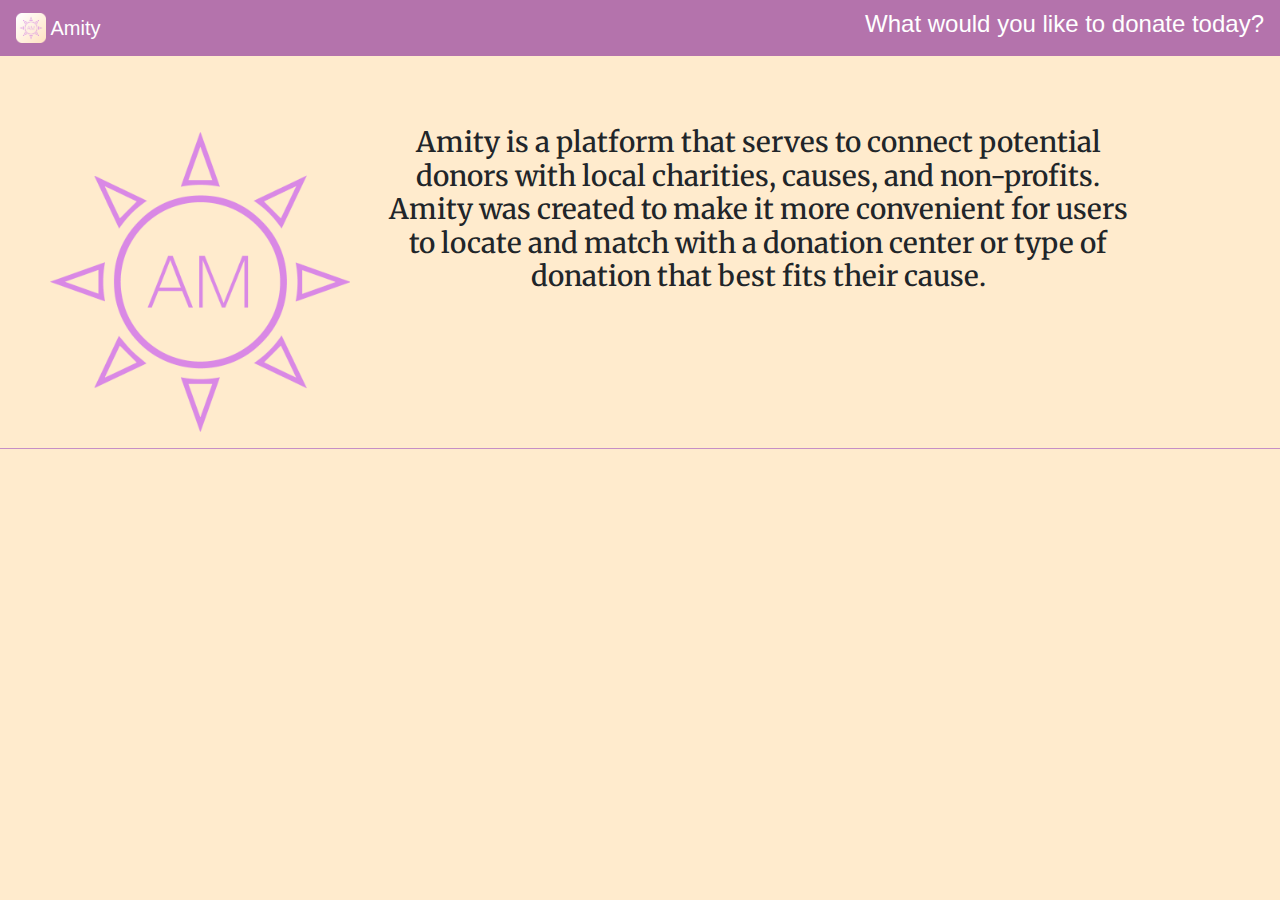
==== index.html @ b88bc6b9 "Merge branch 'master' of github.com:fawzyasc6/Amity" ====
<!DOCTYPE html>
<html lang="en">

<head>
    <meta charset="UTF-8">
    <meta name="viewport" content="width=device-width, initial-scale=1.0">
    <meta http-equiv="X-UA-Compatible" content="ie=edge">
    <link rel="stylesheet" href="https://stackpath.bootstrapcdn.com/bootstrap/4.3.1/css/bootstrap.min.css"
        integrity="sha384-ggOyR0iXCbMQv3Xipma34MD+dH/1fQ784/j6cY/iJTQUOhcWr7x9JvoRxT2MZw1T" crossorigin="anonymous">
    <script src="main.js" defer></script>
    <link rel="icon" href="Amity.png" type="image/gif" sizes="16x16">
    <link rel="stylesheet" href="style.css" />
    <link href="https://fonts.googleapis.com/css?family=Lora|Merriweather&display=swap" rel="stylesheet">

    <title>Amity</title>
</head>


<body>

    <!-- <nav class="navbar">
        <ul class="navbar-nav">

            <li class="navbar-brand">
                <a href="#" class="logoImg"><img src="Amity.png" height="40px" width="40px"></a>
                <a class="logoName" href="#">Amity</a>
            </li>
            <li class="nav-item dropdown">
                <a class="dropdown" data-toggle="dropdown" href="#" role="button" aria-haspopup="true"
                    aria-expanded="false">What would you like to donate today?</a>
                <div class="dropdown-menu">
                    <a class="dropdown-item" href="#">Food</a>
                    <a class="dropdown-item" href="#">Clothes</a>
                    <a class="dropdown-item" href="#">School Supplies</a>
                    <a class="dropdown-item" href="#">Volunteer Services</a>
                    <a class="dropdown-item" href="#">Disaster Relief Services</a>
                </div>
            </li>
        </ul>
    </nav> -->
    <nav class="navbar navbar-expand-lg justify-content-between">
        <a class="navbar-brand" href="#">
            <img src="Amity.png" width="30" height="30" class="d-inline-block align-top" alt="">
            <span onclick="response()">Amity</span>
        </a>
        <!-- <a class="navbar-brand" href="#">Amity</a> -->
        <form class="form-inline">
            <button class="navbar-toggler" type="button" data-toggle="collapse" data-target="#navbarNavDropdown"
                aria-controls="navbarNavDropdown" aria-expanded="false" aria-label="Toggle navigation">
            </button>
            <div class="collapse navbar-collapse" id="navbarNavDropdown">
                <ul class="navbar-nav">
                    <li class="nav-item active">
                        <!-- <a class="nav-link" href="#">Home <span class="sr-only">(current)</span></a>
                </li>
                <li class="nav-item">
                  <a class="nav-link" href="#">Features</a>
                </li>
                <li class="nav-item">
                  <a class="nav-link" href="#">Pricing</a>
                </li> -->
                    <li class="nav-item dropdown">
                        <a class="DropdownMenu" href="#" id="navbarDropdownMenuLink" data-toggle="dropdown"
                            aria-haspopup="true" aria-expanded="false">
                            <h4><font color="white">What would you like to donate today?</font></h4>
                        </a>
                        <div class="dropdown-menu" aria-labelledby="navbarDropdownMenuLink">
                            <a class="dropdown-item" href="#">Food</a>
                            <a class="dropdown-item" href="#">Clothes</a>
                            <a class="dropdown-item" href="#">Voulunteer Services</a>
                            <a class="dropdown-item" href="#">Disaster Services</a>
                            <a class="dropdown-item" href="#">School Services</a>
                        </div>
                    </li>

                    </li>
                </ul>

            </div>
        </form>
    </nav>

    <div class="homeCenter">
        <div id="HomeLogo">
            <img src="Amity (Transparent).png" width="300px" height="300px">
        </div>
        <div id="HomeAbout">
            <h3>Amity is a platform that serves to connect potential donors with local charities, causes, and
                non-profits.
                Amity was created to make it more convenient for users to locate and match with a donation center or
                type of donation that best fits their cause.</h3>
        </div>
    </div>

    <hr>

    <div class="homeArticles">

    </div>
    <div class="homeStats">

    </div>




    <script src="https://code.jquery.com/jquery-3.3.1.slim.min.js"
        integrity="sha384-q8i/X+965DzO0rT7abK41JStQIAqVgRVzpbzo5smXKp4YfRvH+8abtTE1Pi6jizo"
        crossorigin="anonymous"></script>
    <script src="https://cdnjs.cloudflare.com/ajax/libs/popper.js/1.14.7/umd/popper.min.js"
        integrity="sha384-UO2eT0CpHqdSJQ6hJty5KVphtPhzWj9WO1clHTMGa3JDZwrnQq4sF86dIHNDz0W1"
        crossorigin="anonymous"></script>
    <script src="https://stackpath.bootstrapcdn.com/bootstrap/4.3.1/js/bootstrap.min.js"
        integrity="sha384-JjSmVgyd0p3pXB1rRibZUAYoIIy6OrQ6VrjIEaFf/nJGzIxFDsf4x0xIM+B07jRM"
        crossorigin="anonymous"></script>
</body>

</html>
---- style.css ----
html, body {
    width: 100%;
    height: 100%;
}

body {
    background-color: #FFEBCD;    
} 

nav {
    background: #B473AC
}

.logo-image{
    width: 4;
    height: 4;
    border-radius: 50%;
    overflow: hidden;
    margin-top: -6px;
}


#logoName{
    size: 32px;
    
}

.a.dropdoown{
    background-color:white;
    
}

#HomeLogo{
    display: inline;
    padding-top: 75px;
    padding-left: 50px;
    position: relative;
}

#HomeAbout{
    display: inline-block;
    width: 60%;
    /* border: 5px solid green; */
    margin: 20px;
    font-size: 12px;
    text-align: center;
    font-family: 'Merriweather', serif;
    
}

/* .HomeCenter{
    display: inline-block;
} */

.navbar-brand{
    /* display: inline-block; */
    /* align-self: row; */
    text-align: left;
    color: white;
    
    
}

.dropdown-item {
    /* background-color: white; */
    background-color:#FFEBCD;
}

.dropdown-menu{
    color: white;
    background-color:#FFEBCD;
}

#HomeCenter{
    display: block;
    align-self: row;
    justify-content: center;
}

h3{
    text-align: center;
    padding-top: 50px;
}
img{
    position: center;
}

hr{
    background-color: plum;
    
}
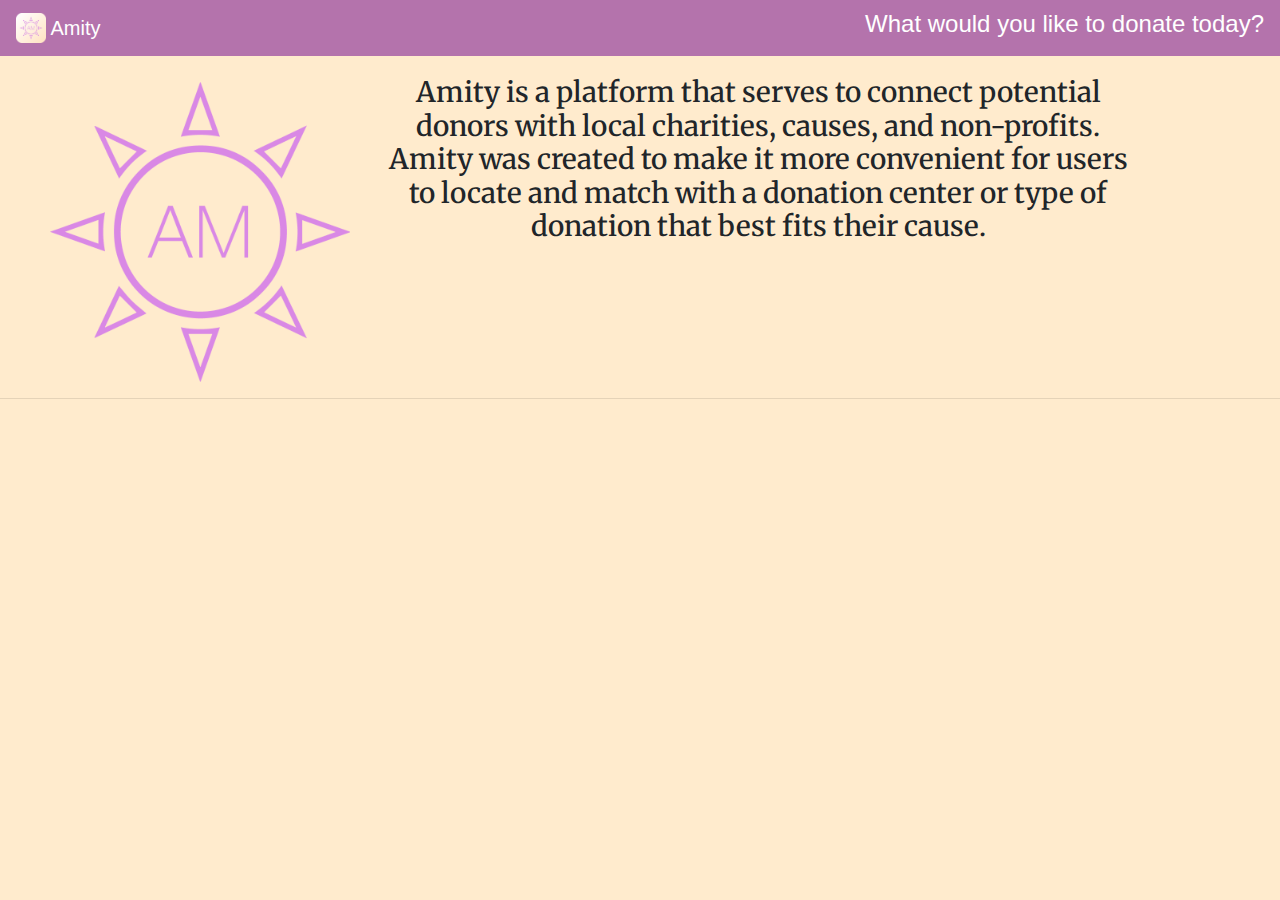
==== commit 81f88010: "fixed merge" ====
--- a/index.html
+++ b/index.html
@@ -62,7 +62,9 @@
                     <li class="nav-item dropdown">
                         <a class="DropdownMenu" href="#" id="navbarDropdownMenuLink" data-toggle="dropdown"
                             aria-haspopup="true" aria-expanded="false">
-                            <h4><font color="white">What would you like to donate today?</font></h4>
+                            <h4>
+                                <font color="white">What would you like to donate today?</font>
+                            </h4>
                         </a>
                         <div class="dropdown-menu" aria-labelledby="navbarDropdownMenuLink">
                             <a class="dropdown-item" href="#">Food</a>
--- a/style.css
+++ b/style.css
@@ -79,13 +79,20 @@
 
 h3{
     text-align: center;
+<<<<<<< HEAD
+    padding-top: 60px;
+=======
     padding-top: 50px;
+>>>>>>> b88bc6b9c40d9dbb3ae0a1b02a257117c450b5d8
 }
 img{
     position: center;
 }
 
+<<<<<<< HEAD
+=======
 hr{
     background-color: plum;
     
-}+}
+>>>>>>> b88bc6b9c40d9dbb3ae0a1b02a257117c450b5d8
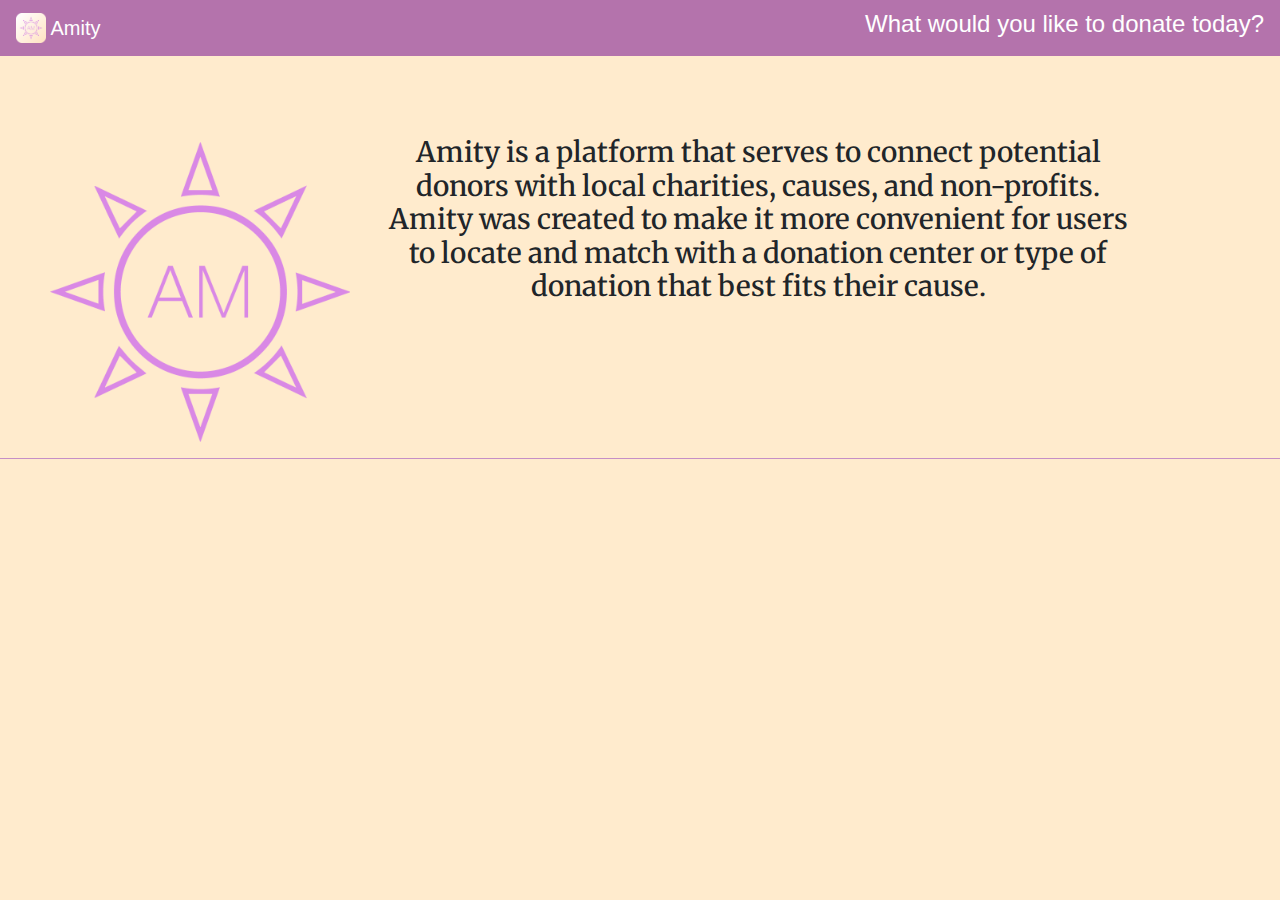
==== commit 3a143321: "fixed additional merge conflicts" ====
--- a/index.html
+++ b/index.html
@@ -107,14 +107,14 @@
 
 
     <script src="https://code.jquery.com/jquery-3.3.1.slim.min.js"
-        integrity="sha384-q8i/X+965DzO0rT7abK41JStQIAqVgRVzpbzo5smXKp4YfRvH+8abtTE1Pi6jizo"
-        crossorigin="anonymous"></script>
+        integrity="sha384-q8i/X+965DzO0rT7abK41JStQIAqVgRVzpbzo5smXKp4YfRvH+8abtTE1Pi6jizo" crossorigin="anonymous">
+    </script>
     <script src="https://cdnjs.cloudflare.com/ajax/libs/popper.js/1.14.7/umd/popper.min.js"
-        integrity="sha384-UO2eT0CpHqdSJQ6hJty5KVphtPhzWj9WO1clHTMGa3JDZwrnQq4sF86dIHNDz0W1"
-        crossorigin="anonymous"></script>
+        integrity="sha384-UO2eT0CpHqdSJQ6hJty5KVphtPhzWj9WO1clHTMGa3JDZwrnQq4sF86dIHNDz0W1" crossorigin="anonymous">
+    </script>
     <script src="https://stackpath.bootstrapcdn.com/bootstrap/4.3.1/js/bootstrap.min.js"
-        integrity="sha384-JjSmVgyd0p3pXB1rRibZUAYoIIy6OrQ6VrjIEaFf/nJGzIxFDsf4x0xIM+B07jRM"
-        crossorigin="anonymous"></script>
+        integrity="sha384-JjSmVgyd0p3pXB1rRibZUAYoIIy6OrQ6VrjIEaFf/nJGzIxFDsf4x0xIM+B07jRM" crossorigin="anonymous">
+    </script>
 </body>
 
 </html>--- a/style.css
+++ b/style.css
@@ -1,17 +1,18 @@
-html, body {
+html,
+body {
     width: 100%;
     height: 100%;
 }
 
 body {
-    background-color: #FFEBCD;    
-} 
+    background-color: #FFEBCD;
+}
 
 nav {
     background: #B473AC
 }
 
-.logo-image{
+.logo-image {
     width: 4;
     height: 4;
     border-radius: 50%;
@@ -20,24 +21,24 @@
 }
 
 
-#logoName{
+#logoName {
     size: 32px;
-    
+
 }
 
-.a.dropdoown{
-    background-color:white;
-    
+.a.dropdoown {
+    background-color: white;
+
 }
 
-#HomeLogo{
+#HomeLogo {
     display: inline;
     padding-top: 75px;
     padding-left: 50px;
     position: relative;
 }
 
-#HomeAbout{
+#HomeAbout {
     display: inline-block;
     width: 60%;
     /* border: 5px solid green; */
@@ -45,54 +46,47 @@
     font-size: 12px;
     text-align: center;
     font-family: 'Merriweather', serif;
-    
+
 }
 
 /* .HomeCenter{
     display: inline-block;
 } */
 
-.navbar-brand{
+.navbar-brand {
     /* display: inline-block; */
     /* align-self: row; */
     text-align: left;
     color: white;
-    
-    
+
+
 }
 
 .dropdown-item {
     /* background-color: white; */
-    background-color:#FFEBCD;
+    background-color: #FFEBCD;
 }
 
-.dropdown-menu{
+.dropdown-menu {
     color: white;
-    background-color:#FFEBCD;
+    background-color: #FFEBCD;
 }
 
-#HomeCenter{
+#HomeCenter {
     display: block;
     align-self: row;
     justify-content: center;
 }
 
-h3{
+h3 {
     text-align: center;
-<<<<<<< HEAD
     padding-top: 60px;
-=======
-    padding-top: 50px;
->>>>>>> b88bc6b9c40d9dbb3ae0a1b02a257117c450b5d8
 }
-img{
+
+img {
     position: center;
 }
 
-<<<<<<< HEAD
-=======
-hr{
+hr {
     background-color: plum;
-    
-}
->>>>>>> b88bc6b9c40d9dbb3ae0a1b02a257117c450b5d8
+}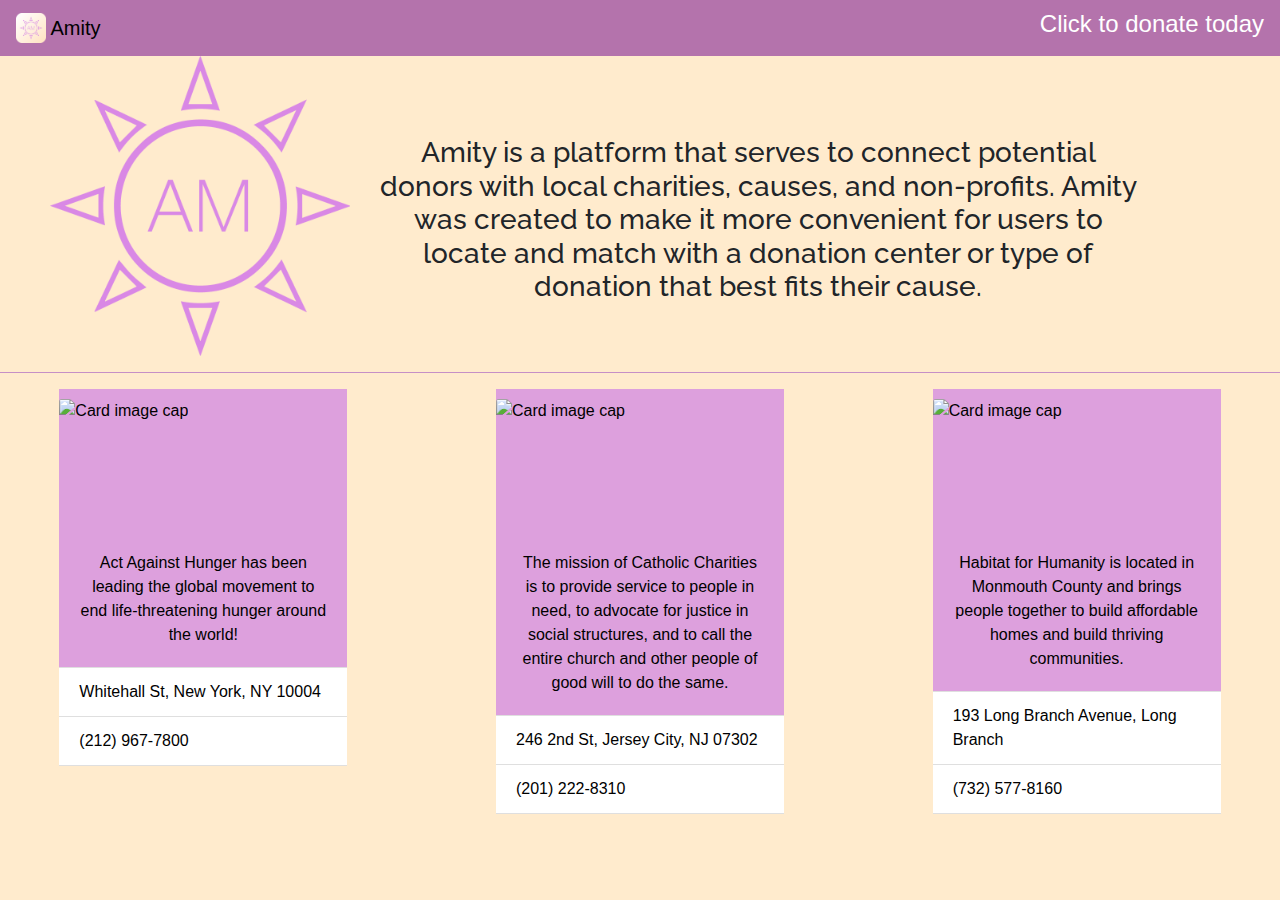
==== commit cd38b630: "Thursday initial" ====
--- a/index.html
+++ b/index.html
@@ -8,12 +8,83 @@
     <link rel="stylesheet" href="https://stackpath.bootstrapcdn.com/bootstrap/4.3.1/css/bootstrap.min.css"
         integrity="sha384-ggOyR0iXCbMQv3Xipma34MD+dH/1fQ784/j6cY/iJTQUOhcWr7x9JvoRxT2MZw1T" crossorigin="anonymous">
     <script src="main.js" defer></script>
+    <script src="https://kit.fontawesome.com/862afc14da.js"></script>
     <link rel="icon" href="Amity.png" type="image/gif" sizes="16x16">
+    <link href="https://fonts.googleapis.com/css?family=Raleway&display=swap" rel="stylesheet">
     <link rel="stylesheet" href="style.css" />
     <link href="https://fonts.googleapis.com/css?family=Lora|Merriweather&display=swap" rel="stylesheet">
 
     <title>Amity</title>
+    <style>
+        @media only screen and (max-width: 600px) {
+            body {
+                justify-content: center;
+                text-align: center;
+            }
+
+            img {
+                width: auto;
+            }
+
+            h3 {
+                text-align: center;
+                font-size: 15px
+            }
+
+            .logo {
+                align-content: center;
+                justify-content: center;
+                padding-top: 15px;
+                padding-right: 5px;
+                padding-left: 5px;
+                width: 150px;
+                height: 150px;
+            }
+
+            .card-body {
+                width: 18rem;
+            }
+
+            .card-img-top {
+                width: 150px;
+            }
+
+            .card-body {
+                text-align: center;
+                font-size: 15px;
+            }
+
+            .card {
+                justify-content: space-around;
+            }
+
+            .navbar-toggler {
+                width: 60px;
+                height: 60px;
+            }
+
+            .nav {
+                width: 150px;
+            }
+
+            .dropdown-menu {
+                font-size: 15px;
+                width: 100px;
+            }
+
+            h4 {
+                font-size: 15px;
+            }
+
+            .dropdown-item {
+                height: 30px;
+                width: 50px;
+                font-size: 10px;
+            }
+        }
+    </style>
 </head>
+
 
 
 <body>
@@ -41,17 +112,14 @@
     <nav class="navbar navbar-expand-lg justify-content-between">
         <a class="navbar-brand" href="#">
             <img src="Amity.png" width="30" height="30" class="d-inline-block align-top" alt="">
-            <span onclick="response()">Amity</span>
+            <!-- <span onclick="response()"> <a class="dropdown-item" href="index.html">Amity</a></span> -->
+            <span>Amity</span>
         </a>
-        <!-- <a class="navbar-brand" href="#">Amity</a> -->
+
         <form class="form-inline">
-            <button class="navbar-toggler" type="button" data-toggle="collapse" data-target="#navbarNavDropdown"
-                aria-controls="navbarNavDropdown" aria-expanded="false" aria-label="Toggle navigation">
-            </button>
-            <div class="collapse navbar-collapse" id="navbarNavDropdown">
-                <ul class="navbar-nav">
-                    <li class="nav-item active">
-                        <!-- <a class="nav-link" href="#">Home <span class="sr-only">(current)</span></a>
+            <ul class="navbar-nav">
+                <li class="nav-item active">
+                    <!-- <a class="nav-link" href="#">Home <span class="sr-only">(current)</span></a>
                 </li>
                 <li class="nav-item">
                   <a class="nav-link" href="#">Features</a>
@@ -59,32 +127,32 @@
                 <li class="nav-item">
                   <a class="nav-link" href="#">Pricing</a>
                 </li> -->
-                    <li class="nav-item dropdown">
-                        <a class="DropdownMenu" href="#" id="navbarDropdownMenuLink" data-toggle="dropdown"
-                            aria-haspopup="true" aria-expanded="false">
-                            <h4>
-                                <font color="white">What would you like to donate today?</font>
-                            </h4>
-                        </a>
-                        <div class="dropdown-menu" aria-labelledby="navbarDropdownMenuLink">
-                            <a class="dropdown-item" href="#">Food</a>
-                            <a class="dropdown-item" href="#">Clothes</a>
-                            <a class="dropdown-item" href="#">Voulunteer Services</a>
-                            <a class="dropdown-item" href="#">Disaster Services</a>
-                            <a class="dropdown-item" href="#">School Services</a>
-                        </div>
-                    </li>
-
-                    </li>
-                </ul>
-
-            </div>
+                <li class="nav-item dropdown">
+                    <a class="DropdownMenu" href="#" id="navbarDropdownMenuLink" data-toggle="dropdown"
+                        aria-haspopup="true" aria-expanded="false">
+                        <h4>
+                            <font color="white" style="text-decoration:none">Click to donate today</font>
+                        </h4>
+                    </a>
+                    <div class="dropdown-menu" aria-labelledby="navbarDropdownMenuLink">
+                        <a class="dropdown-item" href="food.html">Food</a>
+                        <a class="dropdown-item" href="clothes.html">Clothes</a>
+                        <a class="dropdown-item" href="volunteer.html">Volunteer Services</a>
+                        <a class="dropdown-item" href="#">Disaster Services</a>
+                        <a class="dropdown-item" href="#">School Services</a>
+                    </div>
+                </li>
+
+                </li>
+            </ul>
+
+        
         </form>
     </nav>
 
     <div class="homeCenter">
         <div id="HomeLogo">
-            <img src="Amity (Transparent).png" width="300px" height="300px">
+            <img class="logo" src="Amity (Transparent).png" width="300px" height="300px">
         </div>
         <div id="HomeAbout">
             <h3>Amity is a platform that serves to connect potential donors with local charities, causes, and
@@ -97,24 +165,110 @@
     <hr>
 
     <div class="homeArticles">
-
+    
     </div>
     <div class="homeStats">
 
     </div>
-
+    <!-- <div class="DonationInfo">
+        <div class="row justify-content-around"> -->
+            <!-- <div class="card col-3"></div> -->
+            <!-- <div class="card1" style="width: 18rem;">
+                <a href="https://www.actionagainsthunger.org/" class="card-link">
+                    <img class="card-img-top" src="AAG.png" alt="Card image cap">
+                    <div class="card-body">
+                        <h5 class="card-title">Act Against Hunger</h5>
+                        <p class="card-text">Act Against Hunger has been leading the global movement to end
+                            life-threatening
+                            hunger around the world!</p>
+                    </div>
+                </a>
+                <ul class="list-group list-group-flush">
+                    <a href="https://goo.gl/maps/fx4SNkAsxWoH9vWi9" class="list-group-item">Whitehall St, New York,
+                        NY 10004
+                        <hr>
+                    </a>
+
+                (212) 967-7800
+                </ul> -->
+                <!-- <div class="card-body"> -->
+                    <!-- <a href="https://www.actionagainsthunger.org/" class="card-link">Website</a></a> -->
+                <!-- </div>
+            </div> -->
+            <div class="row justify-content-around">
+            <div class="card1" style="width: 18rem;">
+                <a href="http://www.ccannj.com/" class="card-link">
+                    <img class="card-img-top" src="AAG.png" alt="Card image cap">
+                    <div class="card-body">
+                        <h5 class="card-title">Act Against Hunger</h5>
+                        <p class="card-text"> Act Against Hunger has been leading the global movement to end life-threatening
+                            hunger around the world!</p>
+                    </div>
+                </a>
+                <ul class="list-group list-group-flush">
+                    <li class="list-group-item"><a href ="https://goo.gl/maps/aRk6phwdiFrys2Xz5">Whitehall St, New York,
+                        NY 10004</a></li>
+                    <li class="list-group-item">(212) 967-7800</li>
+                </ul>
+                <div class="card-end">
+                    <!-- <a href="http://www.ccannj.com/" class="card-link">Website</a> -->
+
+                </div>
+            </div>
+
+
+            <div class="card2" style="width: 18rem;">
+                <a href="http://www.ccannj.com/" class="card-link">
+                    <img class="card-img-top" src="CCU.png" alt="Card image cap">
+                    <div class="card-body">
+                        <h5 class="card-title">Catholic Charities</h5>
+                        <p class="card-text"> The mission of Catholic Charities is to provide service to people in need, to advocate for justice in social structures, 
+                            and to call the entire church and other people of good will to do the same.</p>
+                    </div>
+                </a>
+                <ul class="list-group list-group-flush">
+                    <li class="list-group-item"><a href ="https://goo.gl/maps/KGbpVYoJ57pRiN9F7">246 2nd St, Jersey City, NJ 07302</a></li>
+                    <li class="list-group-item">(201) 222-8310</li>
+                </ul>
+                <div class="card-end">
+                    <!-- <a href="http://www.ccannj.com/" class="card-link">Website</a> -->
+
+                </div>
+            </div>
+
+
+            <div class="card3" style="width: 18rem;">
+                <a href="https://www.habitatmonmouth.org/" class="card-link">
+                    <img class="card-img-top" src="habitat.png" alt="Card image cap">
+                    <div class="card-body">
+                        <h5 class="card-title">Habitat for Humanity</h5>
+                        <p class="card-text">Habitat for Humanity is located in Monmouth County and brings people
+                            together to build affordable homes and build thriving communities.</p>
+                    </div>
+                </a>
+                <ul class="list-group list-group-flush">
+                    <li class="list-group-item"><a href = "https://goo.gl/maps/q29jdGwGVRJe3RtZ8">193 Long Branch Avenue, Long Branch</a></li>
+                    <li class="list-group-item">(732) 577-8160 </li>
+                </ul>
+                <div class="card-end">
+                    <!-- <a href="https://www.habitatmonmouth.org/" class="card-link">Website</a> -->
+
+                </div>
+            </div>
+        </div>
+    
 
 
 
     <script src="https://code.jquery.com/jquery-3.3.1.slim.min.js"
         integrity="sha384-q8i/X+965DzO0rT7abK41JStQIAqVgRVzpbzo5smXKp4YfRvH+8abtTE1Pi6jizo" crossorigin="anonymous">
-    </script>
+        </script>
     <script src="https://cdnjs.cloudflare.com/ajax/libs/popper.js/1.14.7/umd/popper.min.js"
-        integrity="sha384-UO2eT0CpHqdSJQ6hJty5KVphtPhzWj9WO1clHTMGa3JDZwrnQq4sF86dIHNDz0W1" crossorigin="anonymous">
-    </script>
-    <script src="https://stackpath.bootstrapcdn.com/bootstrap/4.3.1/js/bootstrap.min.js"
-        integrity="sha384-JjSmVgyd0p3pXB1rRibZUAYoIIy6OrQ6VrjIEaFf/nJGzIxFDsf4x0xIM+B07jRM" crossorigin="anonymous">
-    </script>
+        integrity="sha384-UO2eT0CpHqdSJQ6hJty5KVphtPhzWj9WO1clHTMGa3JDZwrnQq4sF86dIHNDz0W1"
+        crossorigin="anonymous"></script>
+    <script src="https://stackpath.bootstrapcdn.com/bootstrap/4.3.1/js/bootstrap.bundle.min.js"
+        integrity="sha384-xrRywqdh3PHs8keKZN+8zzc5TX0GRTLCcmivcbNJWm2rs5C8PRhcEn3czEjhAO9o"
+        crossorigin="anonymous"></script>
 </body>
 
 </html>--- a/style.css
+++ b/style.css
@@ -1,5 +1,4 @@
-html,
-body {
+html, body {
     width: 100%;
     height: 100%;
 }
@@ -49,9 +48,9 @@
 
 }
 
-/* .HomeCenter{
+.HomeCenter{
     display: inline-block;
-} */
+}
 
 .navbar-brand {
     /* display: inline-block; */
@@ -81,12 +80,97 @@
 h3 {
     text-align: center;
     padding-top: 60px;
+    font-family: 'Raleway', sans-serif;
 }
 
 img {
     position: center;
+    vertical-align: top;
+
 }
 
 hr {
     background-color: plum;
+    
+}
+
+.navBarDropdownMenuLink:hover .dropdown-menu{
+    display: block;
+    background-color: #B473AC
+}
+
+i{
+    size: 32px;
+}
+.card{
+    background-color: plum;
+    color:white;
+    padding-top: 10px;
+    text-decoration: none;
+}
+.card{
+    background-color: plum;
+    color:black;
+    padding-top: 10px;
+
+}
+
+
+
+.card{
+    background-color: plum;
+    color:black;
+    padding-top: 10px;
+
+}
+
+.card1{
+    background-color: plum;
+    color:black;
+    padding-top: 10px;
+    height: 100%;
+
+}
+
+.card2{
+    background-color: plum;
+    color:black;
+    padding-top: 10px;
+    height: 100%;
+
+}
+
+.card3{
+    background-color: plum;
+    color:black;
+    padding-top: 10px;
+    height: 100%;
+
+}
+
+.card-body{
+    text-align:center;
+}
+
+
+font{
+    text-decoration: none;
+}
+
+a:link {
+    color: black;
+}
+
+a:visited {
+    color: black;
+}  
+
+.card-end{
+    visibility: hidden;
+}
+
+h5{
+    color: plum;
+    text-shadow: white;
+    font-size: 40px;
 }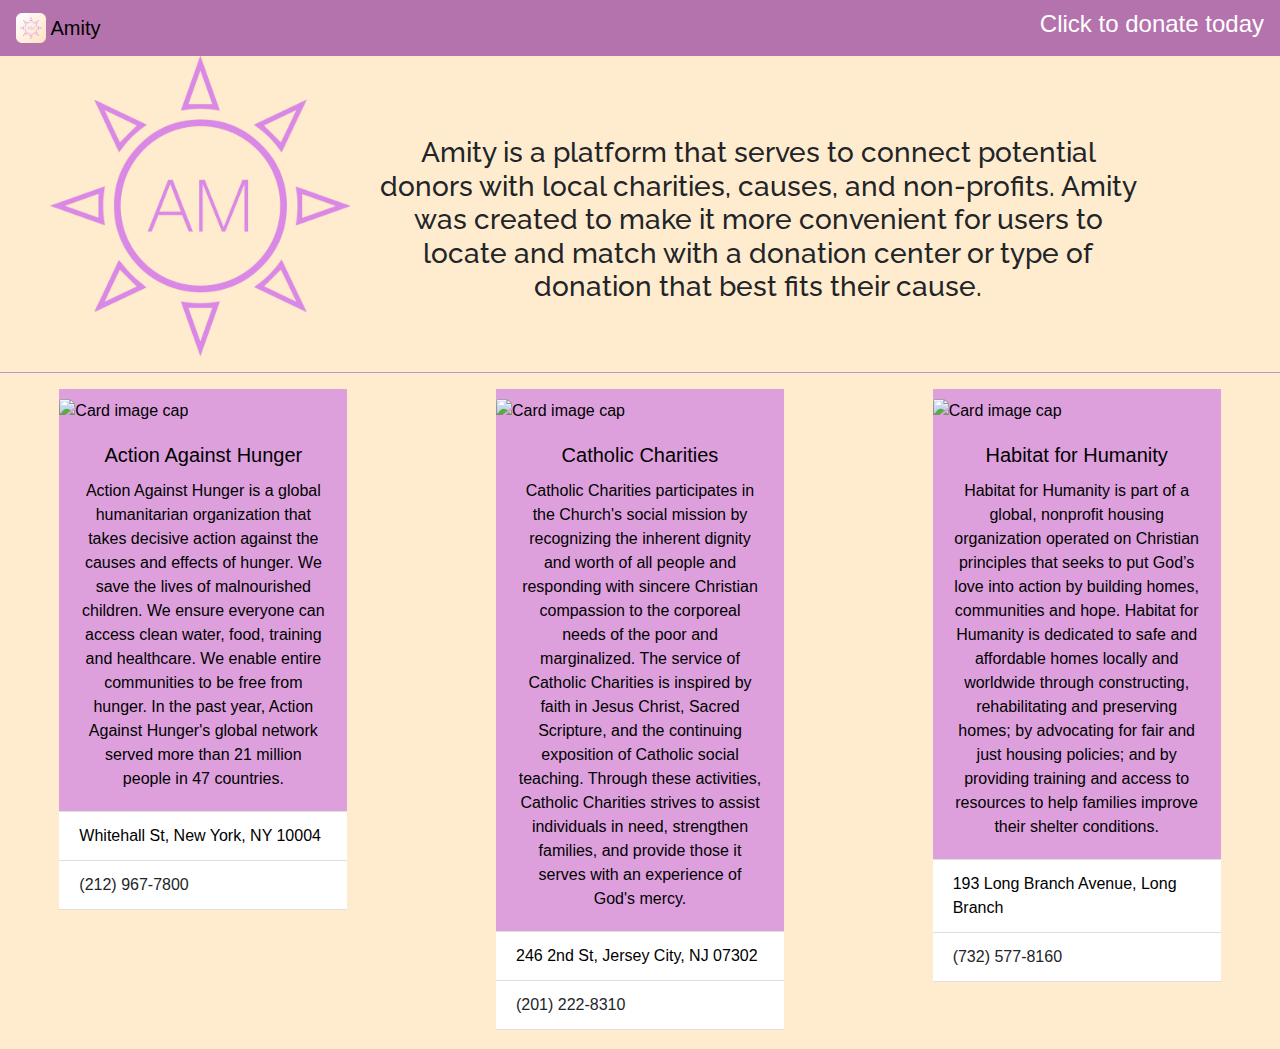
==== commit f98b3760: "changed a nav option to education" ====
--- a/index.html
+++ b/index.html
@@ -110,9 +110,9 @@
         </ul>
     </nav> -->
     <nav class="navbar navbar-expand-lg justify-content-between">
-        <a class="navbar-brand" href="#">
+        <a class="navbar-brand" href="index.html">
             <img src="Amity.png" width="30" height="30" class="d-inline-block align-top" alt="">
-            <!-- <span onclick="response()"> <a class="dropdown-item" href="index.html">Amity</a></span> -->
+            <!-- <span onclick=""> <a class="dropdown-item" href="https://fawzyasc6.github.io/Amity/">Amity</a></span> -->
             <span>Amity</span>
         </a>
 
@@ -139,14 +139,17 @@
                         <a class="dropdown-item" href="clothes.html">Clothes</a>
                         <a class="dropdown-item" href="volunteer.html">Volunteer Services</a>
                         <a class="dropdown-item" href="#">Disaster Services</a>
-                        <a class="dropdown-item" href="#">School Services</a>
+                        <a class="dropdown-item" href="#">Education</a>
                     </div>
                 </li>
 
                 </li>
             </ul>
-
+            
         
+            
+            
+            
         </form>
     </nav>
 
@@ -165,98 +168,80 @@
     <hr>
 
     <div class="homeArticles">
-    
+
     </div>
     <div class="homeStats">
 
     </div>
-    <!-- <div class="DonationInfo">
-        <div class="row justify-content-around"> -->
-            <!-- <div class="card col-3"></div> -->
-            <!-- <div class="card1" style="width: 18rem;">
-                <a href="https://www.actionagainsthunger.org/" class="card-link">
-                    <img class="card-img-top" src="AAG.png" alt="Card image cap">
-                    <div class="card-body">
-                        <h5 class="card-title">Act Against Hunger</h5>
-                        <p class="card-text">Act Against Hunger has been leading the global movement to end
-                            life-threatening
-                            hunger around the world!</p>
-                    </div>
-                </a>
-                <ul class="list-group list-group-flush">
-                    <a href="https://goo.gl/maps/fx4SNkAsxWoH9vWi9" class="list-group-item">Whitehall St, New York,
-                        NY 10004
-                        <hr>
-                    </a>
-
-                (212) 967-7800
-                </ul> -->
-                <!-- <div class="card-body"> -->
-                    <!-- <a href="https://www.actionagainsthunger.org/" class="card-link">Website</a></a> -->
-                <!-- </div>
-            </div> -->
-            <div class="row justify-content-around">
-            <div class="card1" style="width: 18rem;">
-                <a href="http://www.ccannj.com/" class="card-link">
-                    <img class="card-img-top" src="AAG.png" alt="Card image cap">
-                    <div class="card-body">
-                        <h5 class="card-title">Act Against Hunger</h5>
-                        <p class="card-text"> Act Against Hunger has been leading the global movement to end life-threatening
-                            hunger around the world!</p>
-                    </div>
-                </a>
-                <ul class="list-group list-group-flush">
-                    <li class="list-group-item"><a href ="https://goo.gl/maps/aRk6phwdiFrys2Xz5">Whitehall St, New York,
+
+    <div class="row justify-content-around">
+        <div class="amityCard" style="width: 18rem;">
+            <a href="https://www.actionagainsthunger.org/" class="card-link">
+                <img class="card-img-top" src="AAG.png" alt="Card image cap">
+                <div class="card-body">
+                    <h5 class="card-title">Action Against Hunger</h5>
+                    <p class="card-text"> Action Against Hunger is a global humanitarian organization that takes decisive action against the causes and effects of hunger.
+                        We save the lives of malnourished children. We ensure everyone can access clean water, food, training and healthcare. We enable entire communities to be free from hunger. In the past year, Action Against Hunger's global network served more than 21 million people in 47 countries.
+                    </p>
+                </div>
+            </a>
+            <ul class="list-group list-group-flush">
+                <li class="list-group-item"><a href="https://goo.gl/maps/aRk6phwdiFrys2Xz5">Whitehall St, New York,
                         NY 10004</a></li>
-                    <li class="list-group-item">(212) 967-7800</li>
-                </ul>
-                <div class="card-end">
-                    <!-- <a href="http://www.ccannj.com/" class="card-link">Website</a> -->
-
-                </div>
+                <li class="list-group-item">(212) 967-7800</li>
+            </ul>
+            <div class="card-end">
+                <!-- <a href="http://www.ccannj.com/" class="card-link">Website</a> -->
+
             </div>
-
-
-            <div class="card2" style="width: 18rem;">
-                <a href="http://www.ccannj.com/" class="card-link">
-                    <img class="card-img-top" src="CCU.png" alt="Card image cap">
-                    <div class="card-body">
-                        <h5 class="card-title">Catholic Charities</h5>
-                        <p class="card-text"> The mission of Catholic Charities is to provide service to people in need, to advocate for justice in social structures, 
-                            and to call the entire church and other people of good will to do the same.</p>
-                    </div>
-                </a>
-                <ul class="list-group list-group-flush">
-                    <li class="list-group-item"><a href ="https://goo.gl/maps/KGbpVYoJ57pRiN9F7">246 2nd St, Jersey City, NJ 07302</a></li>
-                    <li class="list-group-item">(201) 222-8310</li>
-                </ul>
-                <div class="card-end">
-                    <!-- <a href="http://www.ccannj.com/" class="card-link">Website</a> -->
-
-                </div>
+        </div>
+
+
+        <div class="amityCard" style="width: 18rem;">
+            <a href="http://www.ccannj.com/" class="card-link">
+                <img class="card-img-top" src="CCU.png" alt="Card image cap">
+                <div class="card-body">
+                    <h5 class="card-title">Catholic Charities</h5>
+                    <p class="card-text"> Catholic Charities participates in the Church's social mission by recognizing the inherent dignity and worth of all people and responding with sincere Christian compassion to the corporeal needs of the poor and marginalized. The service of Catholic Charities is inspired by faith in Jesus Christ, Sacred Scripture, and the continuing exposition of Catholic social teaching. Through these activities, Catholic Charities strives to assist individuals in need, 
+                    strengthen families, and provide those it serves with an experience of God's mercy.</p>
+                </div>
+            </a>
+            <ul class="list-group list-group-flush">
+                <li class="list-group-item"><a href="https://goo.gl/maps/KGbpVYoJ57pRiN9F7">246 2nd St, Jersey City, NJ
+                        07302</a></li>
+                <li class="list-group-item">(201) 222-8310</li>
+            </ul>
+            <div class="card-end">
+                <!-- <a href="http://www.ccannj.com/" class="card-link">Website</a> -->
+
             </div>
-
-
-            <div class="card3" style="width: 18rem;">
-                <a href="https://www.habitatmonmouth.org/" class="card-link">
-                    <img class="card-img-top" src="habitat.png" alt="Card image cap">
-                    <div class="card-body">
-                        <h5 class="card-title">Habitat for Humanity</h5>
-                        <p class="card-text">Habitat for Humanity is located in Monmouth County and brings people
-                            together to build affordable homes and build thriving communities.</p>
-                    </div>
-                </a>
-                <ul class="list-group list-group-flush">
-                    <li class="list-group-item"><a href = "https://goo.gl/maps/q29jdGwGVRJe3RtZ8">193 Long Branch Avenue, Long Branch</a></li>
-                    <li class="list-group-item">(732) 577-8160 </li>
-                </ul>
-                <div class="card-end">
-                    <!-- <a href="https://www.habitatmonmouth.org/" class="card-link">Website</a> -->
-
-                </div>
+        </div>
+
+
+        <div class="amityCard" style="width: 18rem;">
+            <a href="https://www.habitatmonmouth.org/" class="card-link">
+                <img class="card-img-top" src="habitat.png" alt="Card image cap">
+                <div class="card-body">
+                    <h5 class="card-title">Habitat for Humanity</h5>
+                    <p class="card-text">
+                        Habitat for Humanity is part of a global, nonprofit housing organization operated on Christian principles that seeks to put God’s love into action by building homes, communities and hope. Habitat for Humanity is dedicated to safe and affordable homes locally and worldwide through constructing, rehabilitating and preserving homes; by advocating for fair and just housing policies; 
+                    and by providing training and access to resources to help families improve their shelter conditions.</p>
+                </div>
+            </a>
+            <ul class="list-group list-group-flush">
+                <li class="list-group-item"><a href="https://goo.gl/maps/q29jdGwGVRJe3RtZ8">193 Long Branch Avenue, Long
+                        Branch</a></li>
+                <li class="list-group-item">(732) 577-8160 </li>
+            </ul>
+            <div class="card-end">
+                <!-- <a href="https://www.habitatmonmouth.org/" class="card-link">Website</a> -->
+
             </div>
         </div>
-    
+
+
+    </div>
+
 
 
 
--- a/style.css
+++ b/style.css
@@ -102,53 +102,18 @@
 i{
     size: 32px;
 }
-.card{
+
+.amityCard{
     background-color: plum;
-    color:white;
+    /* color:white; */
     padding-top: 10px;
     text-decoration: none;
-}
-.card{
-    background-color: plum;
-    color:black;
-    padding-top: 10px;
-
-}
-
-
-
-.card{
-    background-color: plum;
-    color:black;
-    padding-top: 10px;
-
-}
-
-.card1{
-    background-color: plum;
-    color:black;
-    padding-top: 10px;
     height: 100%;
-
-}
-
-.card2{
-    background-color: plum;
-    color:black;
-    padding-top: 10px;
-    height: 100%;
-
-}
-
-.card3{
-    background-color: plum;
-    color:black;
-    padding-top: 10px;
-    height: 100%;
-
+    margin-bottom: 20px;
 }
 
 .card-body{
+    background-color: plum;
     text-align:center;
 }
 
@@ -165,12 +130,16 @@
     color: black;
 }  
 
+a:hover{
+    color: blue;
+}
 .card-end{
     visibility: hidden;
 }
-
+/* 
 h5{
     color: plum;
     text-shadow: white;
-    font-size: 40px;
-}+    font-size: 40px; */
+/* } */
+
